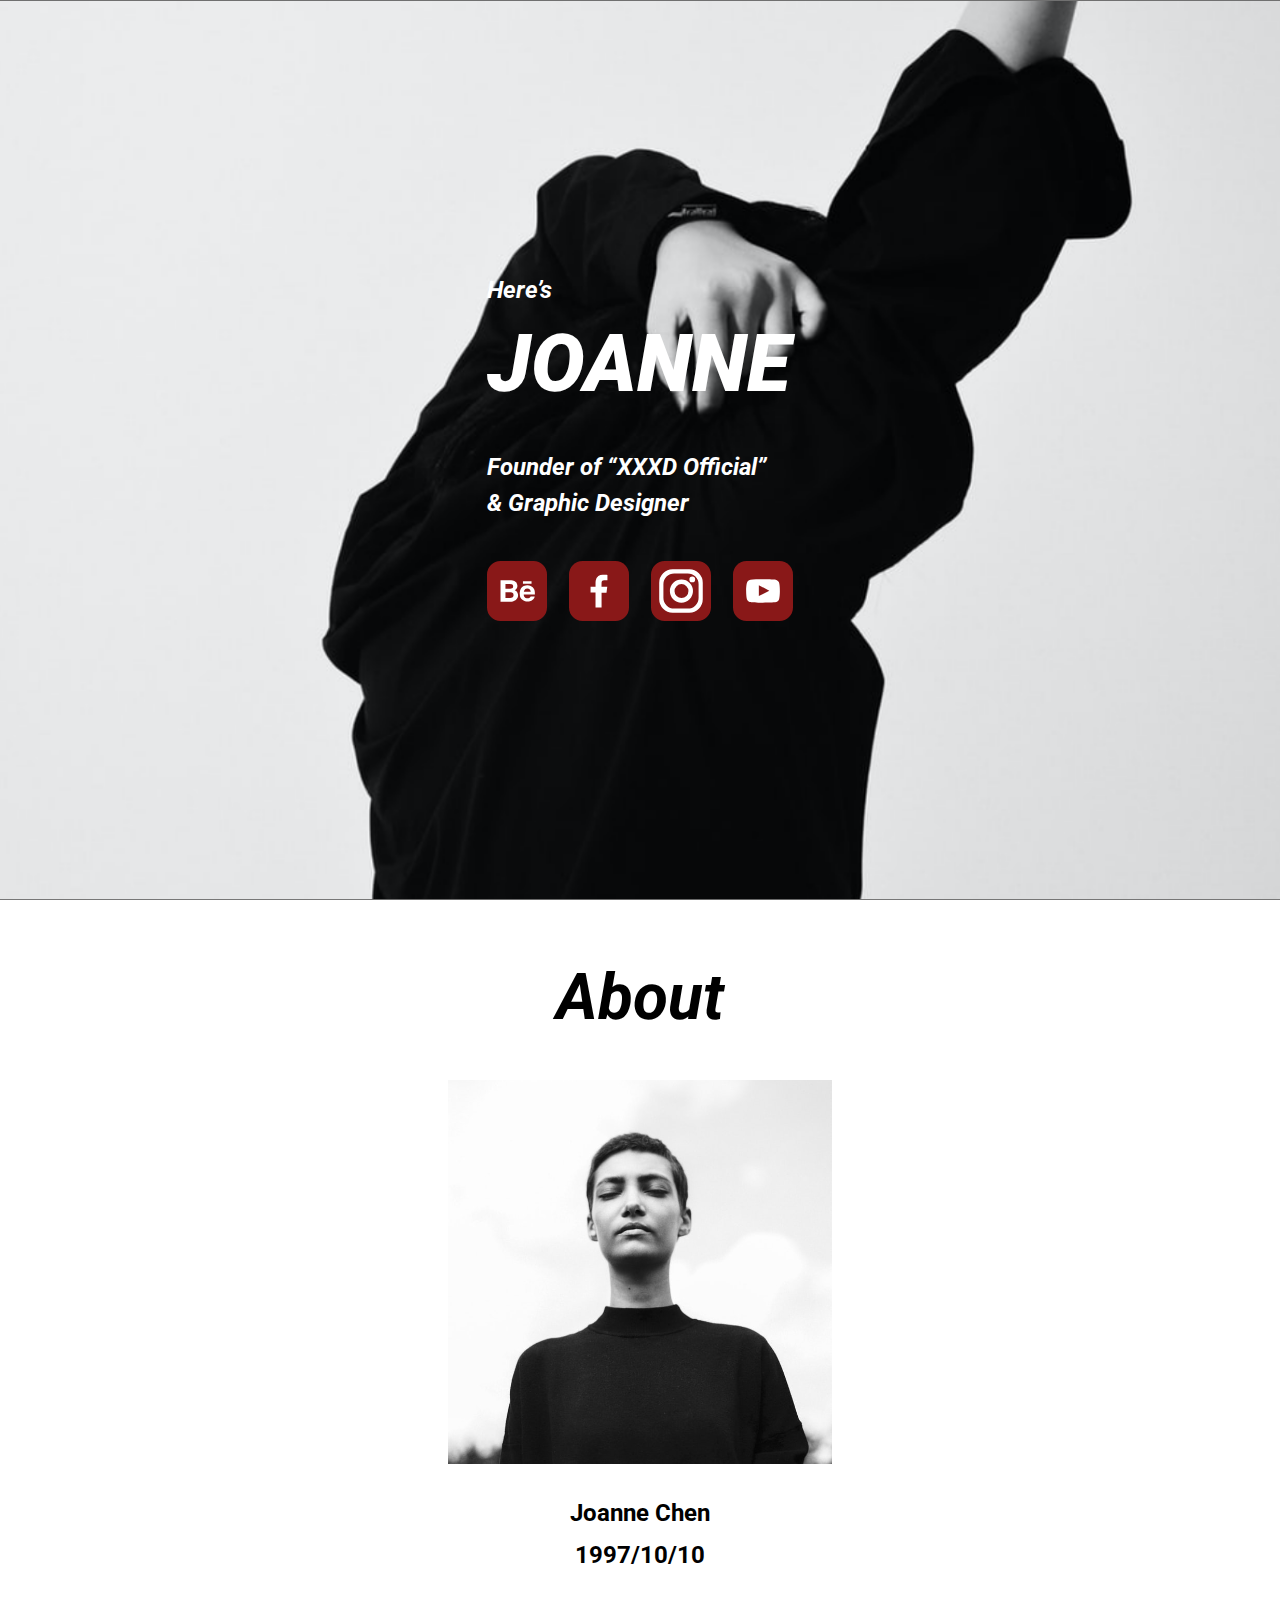
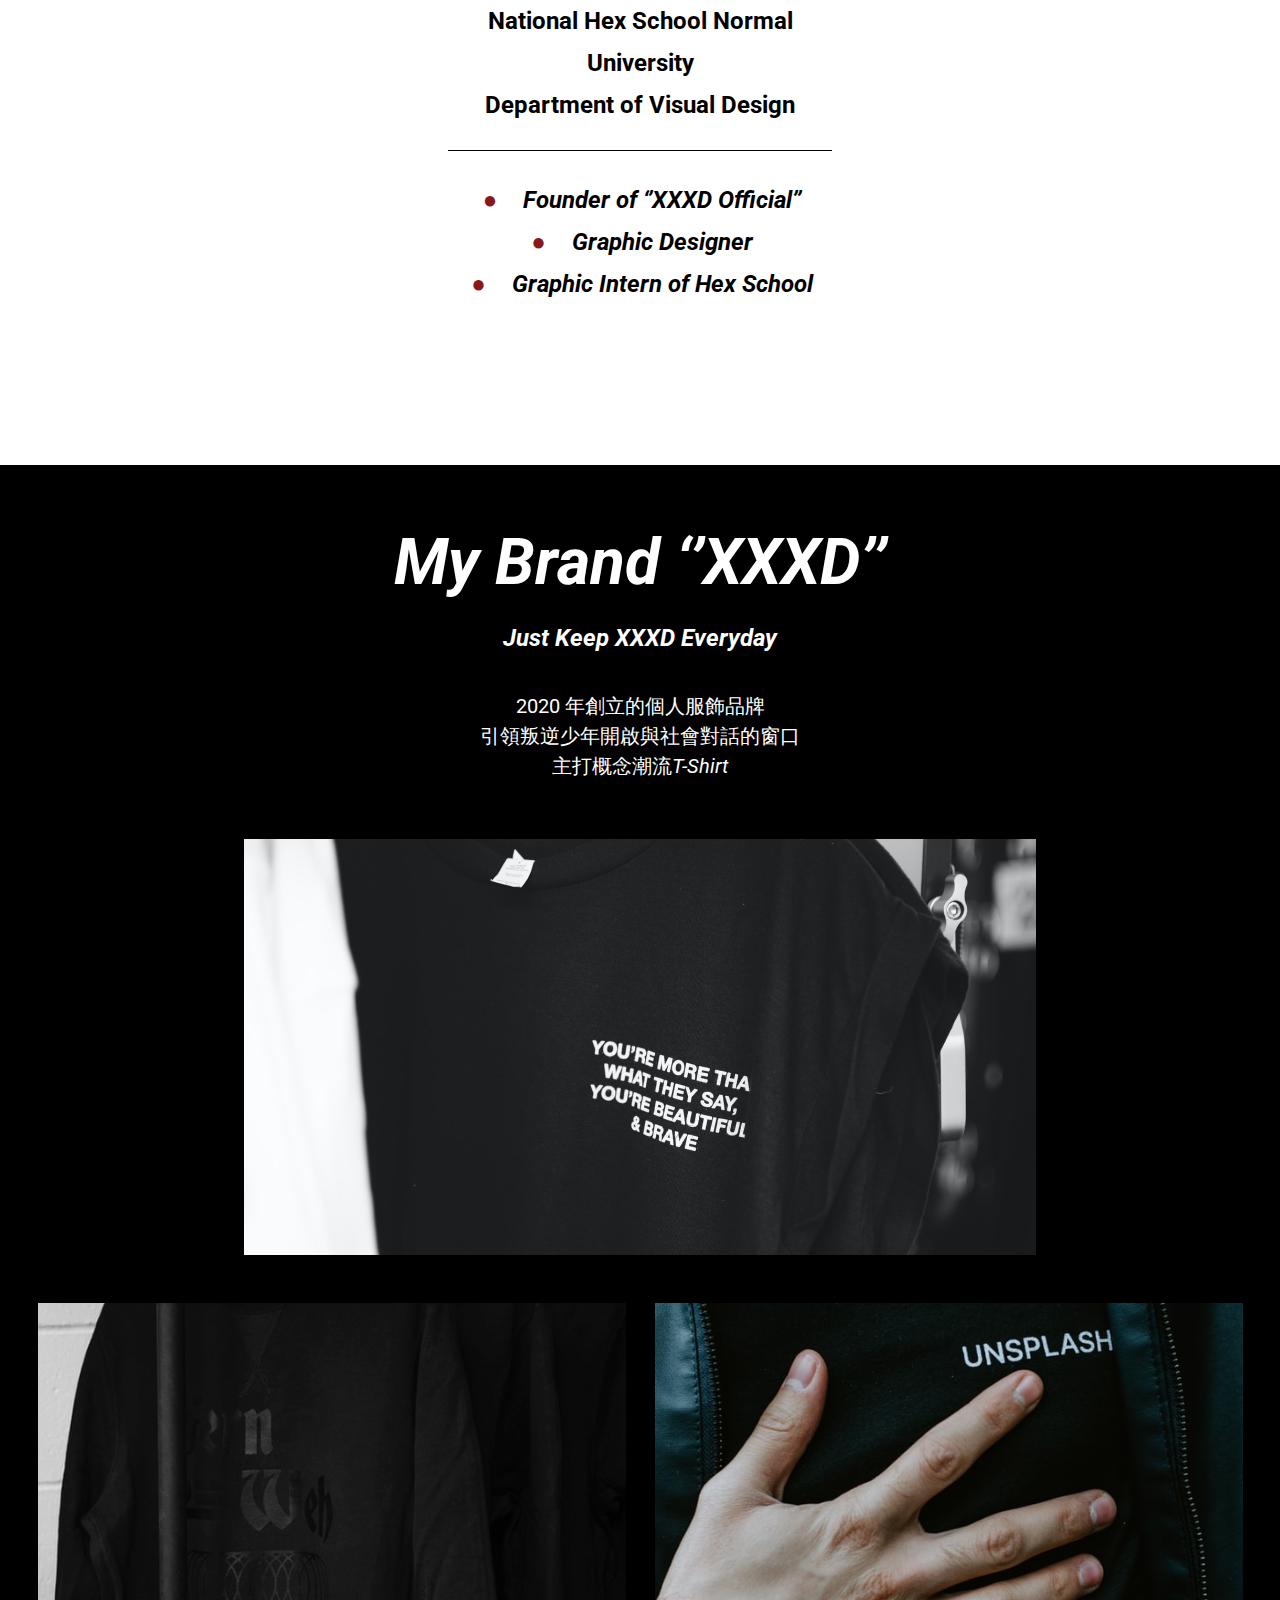
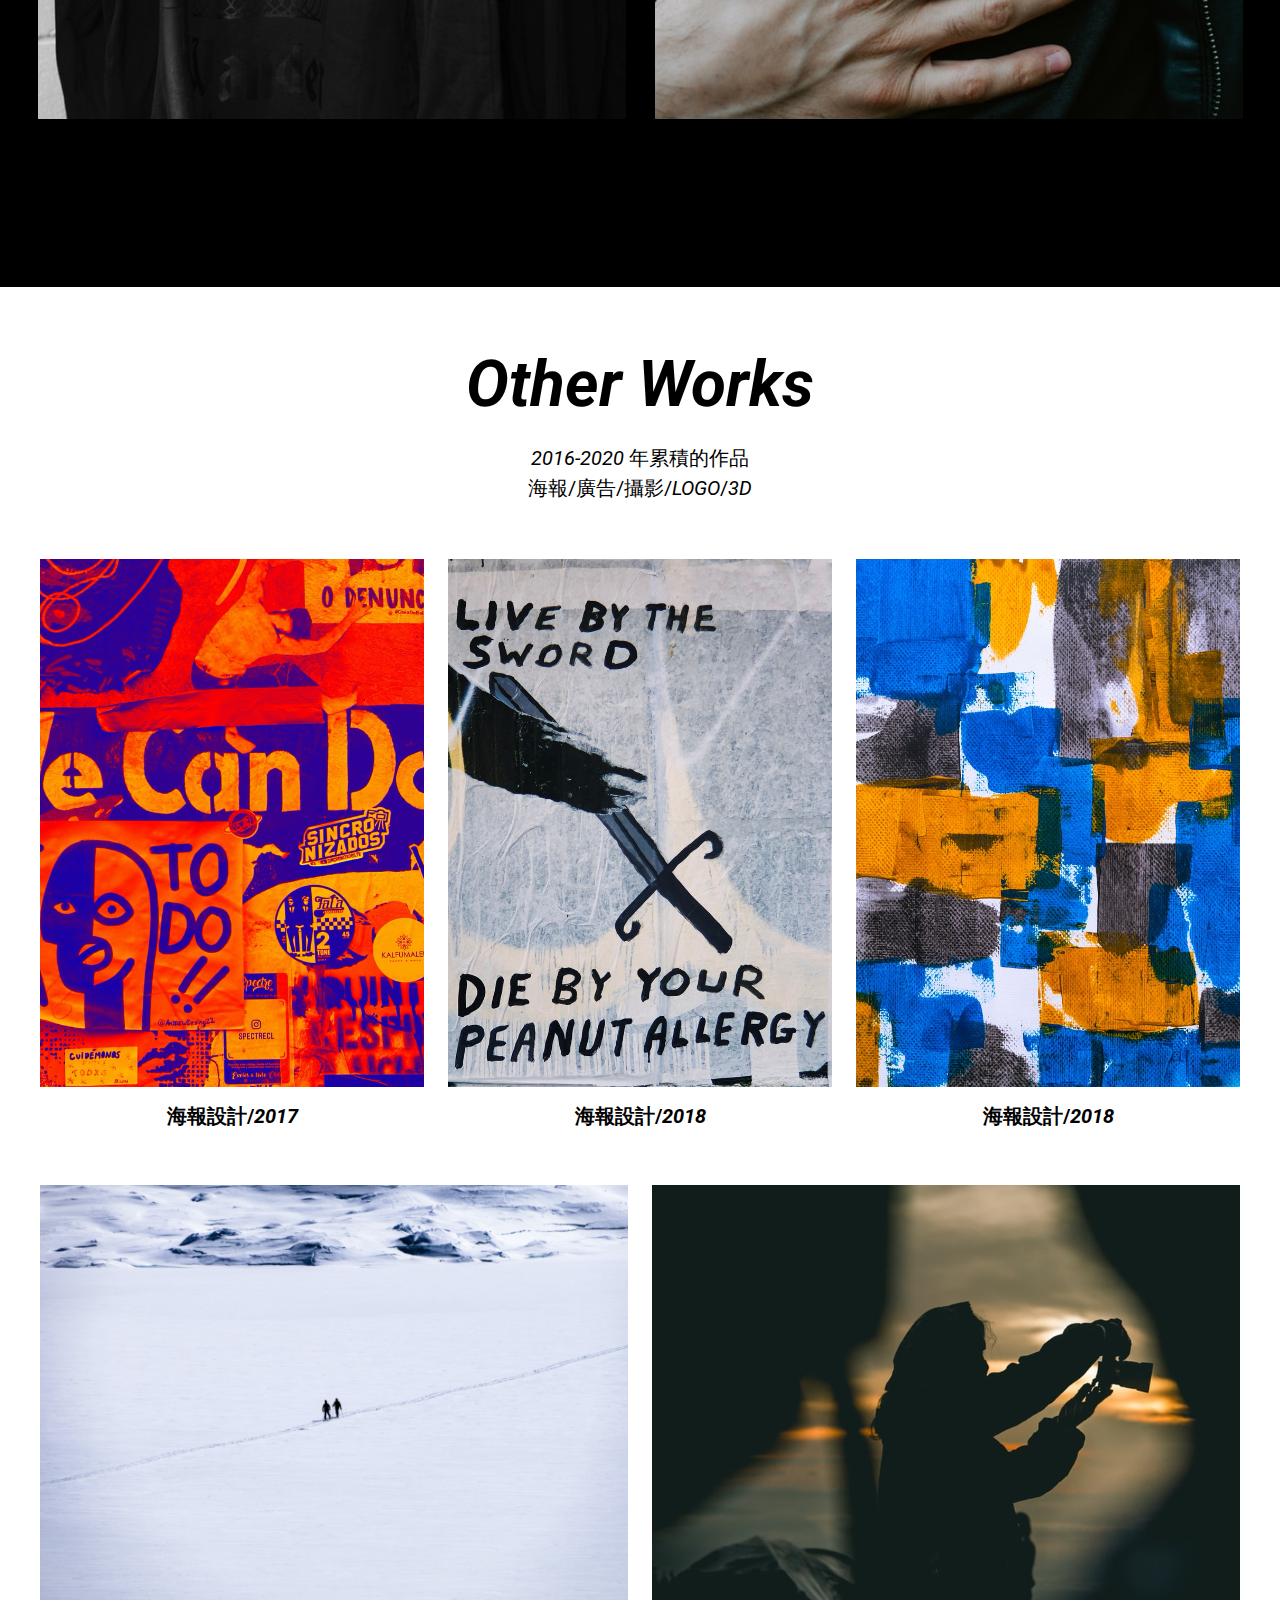
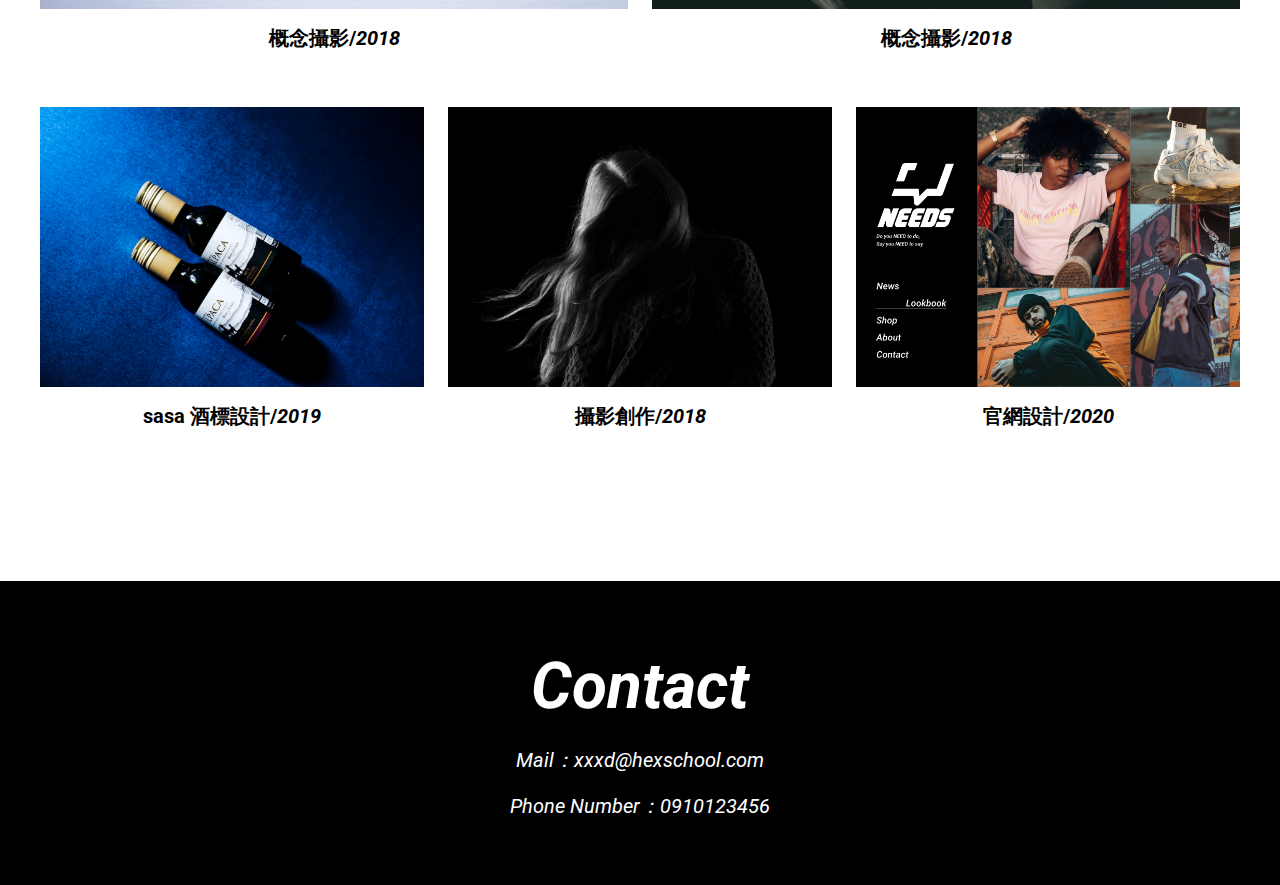
==== index.html @ 47559df4 "Update 2021-07-13T17:38:11.364Z" ====
<!DOCTYPE html>
<html lang="en">

<head>
    <meta charset="UTF-8">
    <meta http-equiv="X-UA-Compatible" content="IE=edge">
    <meta name="viewport" content="width=device-width, initial-scale=1.0">
    <title>week2</title>
    <link rel="stylesheet" href="./assets/style/all.css">
</head>

<body>
    <div class="header d-flex firstcolor f-jcc f-aic mb-14">
        <ul class="fontSizeS fontWeightB fontStyleItalic">
            <li>
                <p class="lineHeightS">Here’s</p>
            </li>
            <li class="mb-8">
                <h1 class="fontSizeL lineHeightL fontWeight900">JOANNE</h1>
            </li>
            <li>
                <p class="mb-10">Founder of “XXXD Official’’<br>& Graphic Designer</p>
            </li>
            <li>
                <img src="assets/images/behance.svg" alt="be" class="mr-4">
                <img src="assets/images/facebook.svg" alt="facebook" class="mr-4">
                <img src="assets/images/instagram.svg" alt="ig" class="mr-4">
                <img src="assets/images/youtube.svg" alt="youtube">
            </li>
        </ul>
    </div>
    <div class="about textAlignCenter mb-40">
        <h2 class="fontSizeM lineHeightM fontWeightB fontStyleItalic mb-10">About</h2>
        <img src="assets/images/photo.png" alt="Joanne_Chen_photo" class="mb-5">
        <ul class="fontWeightB fontSizeS lineHeightS">
            <li>Joanne Chen</li>
            <li>1997/10/10</li>
            <li class="about--hr">National Hex School Normal University<br>Department of Visual Design</li>
        </ul>
        <ul class="fontSizeS lineHeightS fontStyleItalic fontWeightB">
            <li class="about--iconCircle">
                <p>Founder of ‘’XXXD Official’’</p>
            </li>
            <li class="about--iconCircle">
                <p>Graphic Designer</p>
            </li>
            <li class="about--iconCircle">
                <p>Graphic Intern of Hex School</p>
            </li>
        </ul>
    </div>
    <div class="brand firstcolor textAlignCenter firstBackground pm-40 mb-14">
        <ul>
            <li>
                <h2 class="pt-14 fontSizeM lineHeightM fontStyleItalic fontWeightB mb-3">My Brand ‘’XXXD’’</h2>
            </li>
            <li>
                <p class="mb-8 fontSizeS lineHeightS fontWeightB fontStyleItalic">Just Keep XXXD Everyday</p>
            </li>
            <li>
                <p class="mb-17">2020 年創立的個人服飾品牌<br>引領叛逆少年開啟與社會對話的窗口<br>主打概念潮流<span
                        class="fontStyleItalic">T-Shirt</span></p>
            </li>
            <li><img src="assets/images/brand_img1.png" alt="brand" class="mb-10"></li>
            <li>
                <div>
                    <img src="assets/images/brand_img2.png" alt="brand" class="mr-6">
                    <img src="assets/images/brand_img3.png" alt="brand">
                </div>
            </li>
        </ul>
    </div>
    <div class="portfolio textAlignCenter mb-36">
        <h2 class="fontSizeM lineHeightM fontStyleItalic fontWeightB mb-4">Other Works</h2>
        <p class="mb-14"><span class="fontStyleItalic">2016-2020</span> 年累積的作品<br>海報/廣告/攝影/<span
                class="fontStyleItalic">LOGO</span>/<span class="fontStyleItalic">3D</span></p>
        <ul class="d-flex flexWrap f-jcsb fontWeightB">
            <li>
                <div>
                    <img src="assets/images/work_img1.png" alt="海報設計/2017">
                    <p class="lineHeightS mb-12">海報設計/<span class="fontStyleItalic">2017</span></p>
                </div>
            </li>
            <li>
                <img src="assets/images/work_img2.png" alt="海報設計/2018">
                <p class="lineHeightS mb-12">海報設計/<span class="fontStyleItalic">2018</span></p>
            </li>
            <li>
                <img src="assets/images/work_img3.png" alt="海報設計/2018">
                <p class="lineHeightS mb-12">海報設計/<span class="fontStyleItalic">2018</span></p>
            </li>
            <li>
                <img src="assets/images/work_img4.png" alt="概念攝影/2018">
                <p class="lineHeightS mb-12">概念攝影/<span class="fontStyleItalic">2018</span></p>
            </li>
            <li>
                <img src="assets/images/work_img5.png" alt="概念攝影/2018">
                <p class="lineHeightS mb-12">概念攝影/<span class="fontStyleItalic">2018</span></p>
            </li>
            <li>
                <img src="assets/images/work_img6.png" alt="sasa 酒標設計/2019">
                <p class="lineHeightS">sasa 酒標設計/<span class="fontStyleItalic">2019</span></p>
            </li>
            <li>
                <img src="assets/images/work_img7.png" alt="攝影創作/2018">
                <p class="lineHeightS">攝影創作/<span class="fontStyleItalic">2018</span></p>
            </li>
            <li>
                <img src="assets/images/work_img8.png" alt="官網設計/2020">
                <p class="lineHeightS">官網設計/<span class="fontStyleItalic">2020</span></p>
            </li>
        </ul>
    </div>
    <div class="footer textAlignCenter firstcolor firstBackground pm-16">
        <h2 class="pt-16 fontSizeM lineHeightM mb-4 fontStyleItalic fontWeightB">
            Contact
        </h2>
        <ul>
            <li class="mb-4">
                <a href="mailto:xxxd@hexschool.com" class="firstcolor fontStyleItalic">
                    Mail：xxxd@hexschool.com
                </a>
            </li>
            <li>
                <a href="tel: 0910123456" class="firstcolor fontStyleItalic">
                    Phone Number：0910123456
                </a>
            </li>
        </ul>
    </div>
</body>

</html>
---- assets/style/all.css ----
@charset "UTF-8";
/* http://meyerweb.com/eric/tools/css/reset/ 
   v2.0 | 20110126
   License: none (public domain)
*/
@import url("https://fonts.googleapis.com/css?family=Roboto");
html, body, div, span, applet, object, iframe,
h1, h2, h3, h4, h5, h6, p, blockquote, pre,
a, abbr, acronym, address, big, cite, code,
del, dfn, em, img, ins, kbd, q, s, samp,
small, strike, strong, sub, sup, tt, var,
b, u, i, center,
dl, dt, dd, ol, ul, li,
fieldset, form, label, legend,
table, caption, tbody, tfoot, thead, tr, th, td,
article, aside, canvas, details, embed,
figure, figcaption, footer, header, hgroup,
menu, nav, output, ruby, section, summary,
time, mark, audio, video {
  margin: 0;
  padding: 0;
  border: 0;
  font-size: 100%;
  font: inherit;
  vertical-align: baseline; }

/* HTML5 display-role reset for older browsers */
article, aside, details, figcaption, figure,
footer, header, hgroup, menu, nav, section {
  display: block; }

body {
  line-height: 1; }

ol, ul {
  list-style: none; }

blockquote, q {
  quotes: none; }

blockquote:before, blockquote:after,
q:before, q:after {
  content: '';
  content: none; }

table {
  border-collapse: collapse;
  border-spacing: 0; }

*, *::before, *::after {
  -webkit-box-sizing: border-box;
          box-sizing: border-box; }

.header {
  height: calc(100vh);
  background: url("../images/banner.png") no-repeat center center/cover; }

.about--hr {
  width: 384px;
  margin: 24px auto 28px auto;
  border-bottom: 1px solid #000;
  padding-bottom: 24px; }

.about--iconCircle::before {
  content: '●';
  width: 22px;
  color: #891818;
  margin-right: 16px;
  display: inline-block;
  font-style: normal; }

.about--iconCircle p {
  display: inline-block; }

.portfolio {
  width: 1200px;
  margin-left: auto;
  margin-right: auto; }

.footer a {
  text-decoration: none; }
  .footer a:hover {
    color: yellow; }

body {
  font-family: "Roboto", "sans-serif";
  line-height: 1.5;
  font-size: 20px; }

.mt-14 {
  margin-top: 56px; }

.mb-0 {
  margin-bottom: 0; }

.mb-1 {
  margin-bottom: 4px; }

.mb-3 {
  margin-bottom: 12px; }

.mb-4 {
  margin-bottom: 16px; }

.mb-5 {
  margin-bottom: 20px; }

.mb-8 {
  margin-bottom: 32px; }

.mb-10 {
  margin-bottom: 40px; }

.mb-12 {
  margin-bottom: 48px; }

.mb-14 {
  margin-bottom: 56px; }

.mb-17 {
  margin-bottom: 58px; }

.mb-36 {
  margin-bottom: 144px; }

.mb-40 {
  margin-bottom: 160px; }

.mr-4 {
  margin-right: 16px; }

.mr-6 {
  margin-right: 24px; }

.pt-14 {
  padding-top: 56px; }

.pt-16 {
  padding-top: 64px; }

.pm-16 {
  padding-bottom: 64px; }

.pm-40 {
  padding-bottom: 160px; }

.fontSizeL {
  font-size: 80px; }

.fontSizeM {
  font-size: 64px; }

.fontSizeS {
  font-size: 24px; }

.fontStyleItalic {
  font-style: italic; }

.lineHeightL {
  line-height: 106px; }

.lineHeightM {
  line-height: 84px; }

.lineHeightS {
  line-height: 42px; }

.fontWeightB {
  font-weight: bold; }

.fontWeight900 {
  font-weight: 900; }

.d-flex {
  display: -webkit-box;
  display: -ms-flexbox;
  display: flex; }

.flexWrap {
  -ms-flex-wrap: wrap;
      flex-wrap: wrap; }

.f-jcsb {
  -webkit-box-pack: justify;
      -ms-flex-pack: justify;
          justify-content: space-between; }

.f-jcc {
  -webkit-box-pack: center;
      -ms-flex-pack: center;
          justify-content: center; }

.f-aic {
  -webkit-box-align: center;
      -ms-flex-align: center;
          align-items: center; }

.firstcolor {
  color: white; }

.firstBackground {
  background: black; }

.textAlignCenter {
  text-align: center; }

/*# sourceMappingURL=all.css.map */
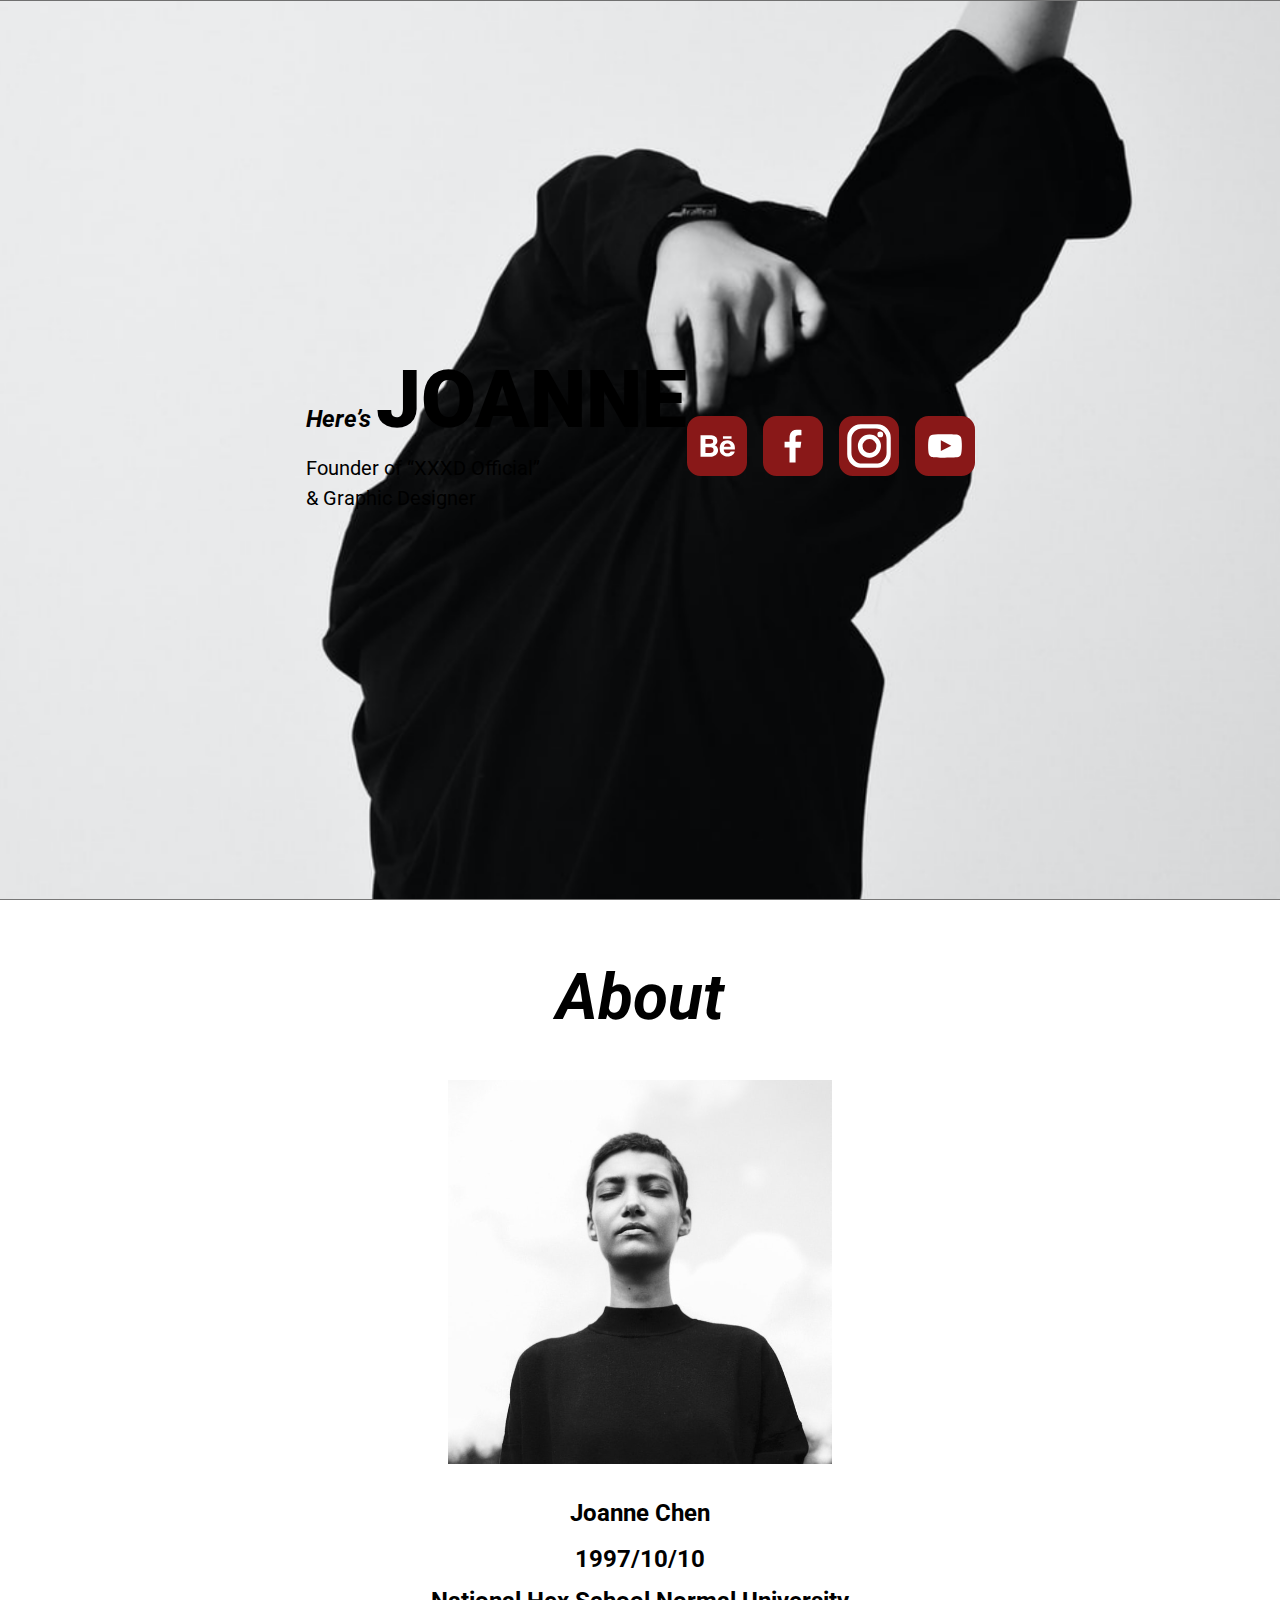
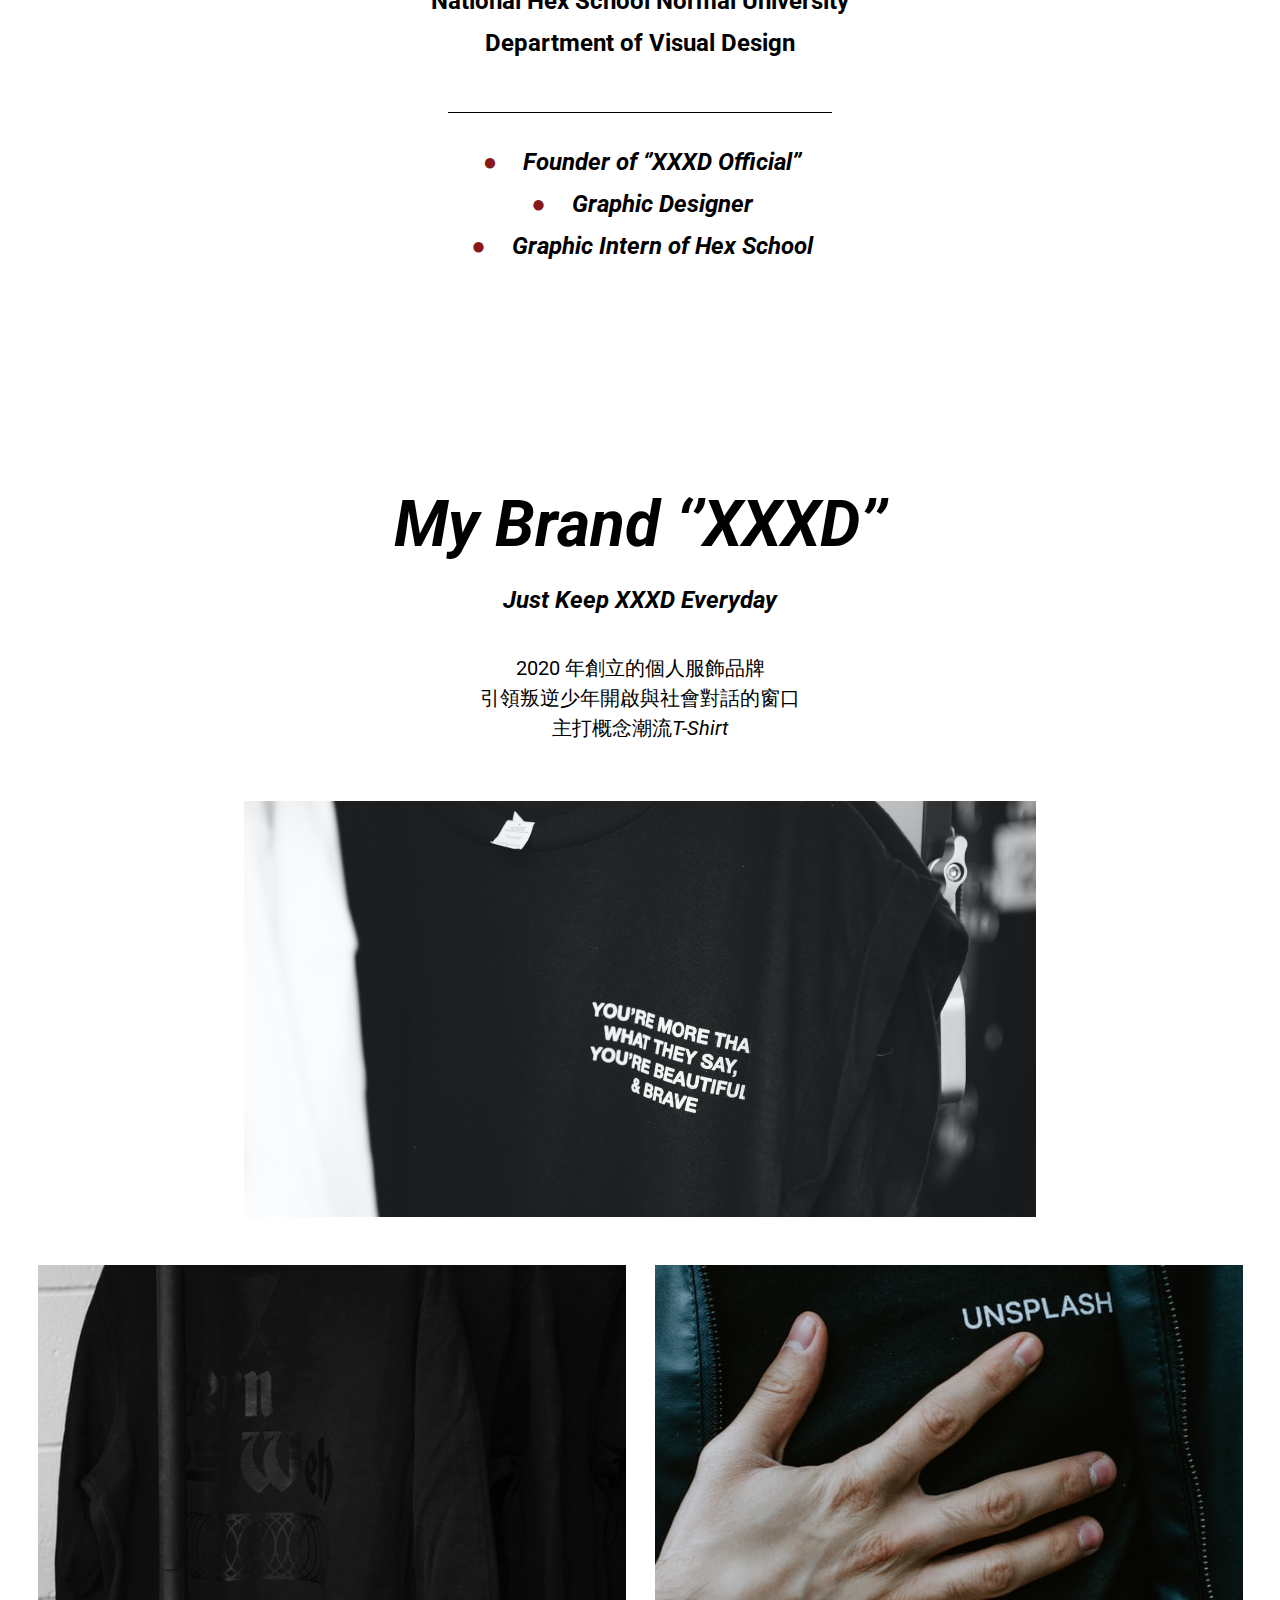
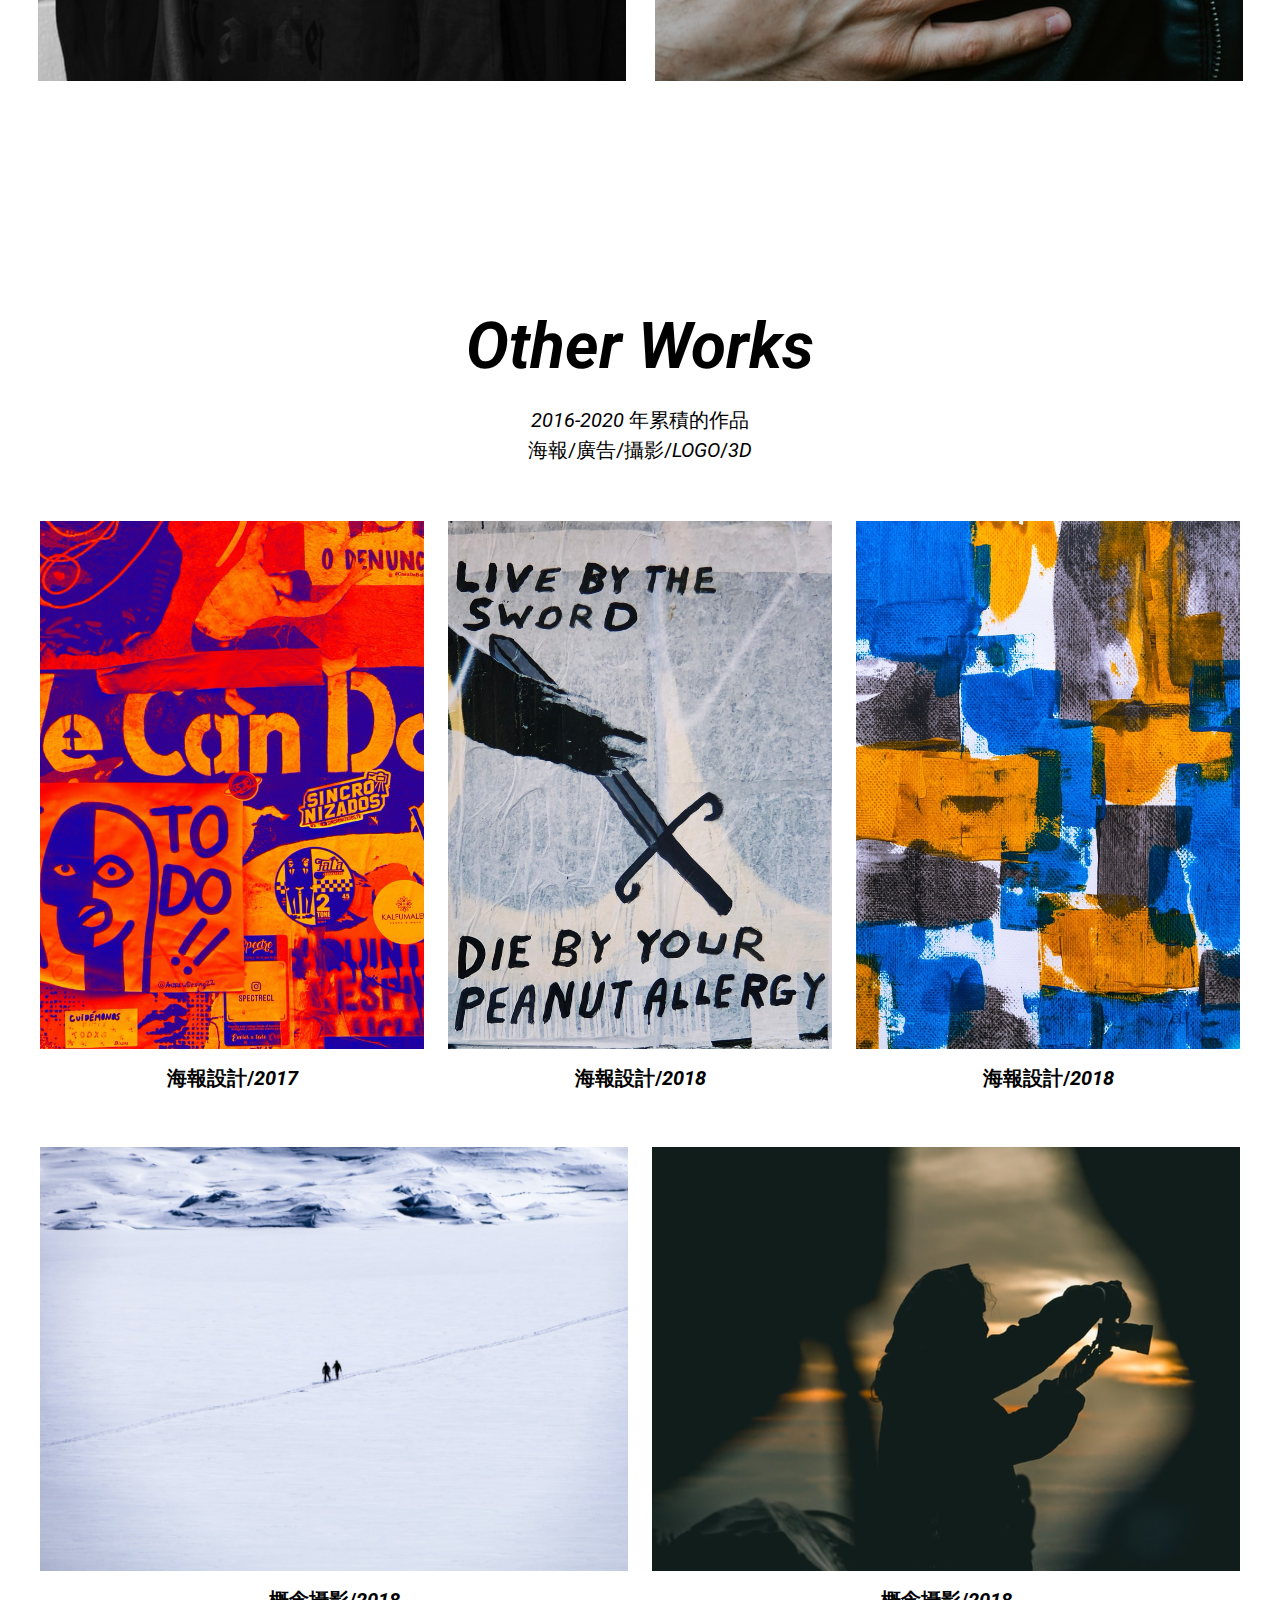
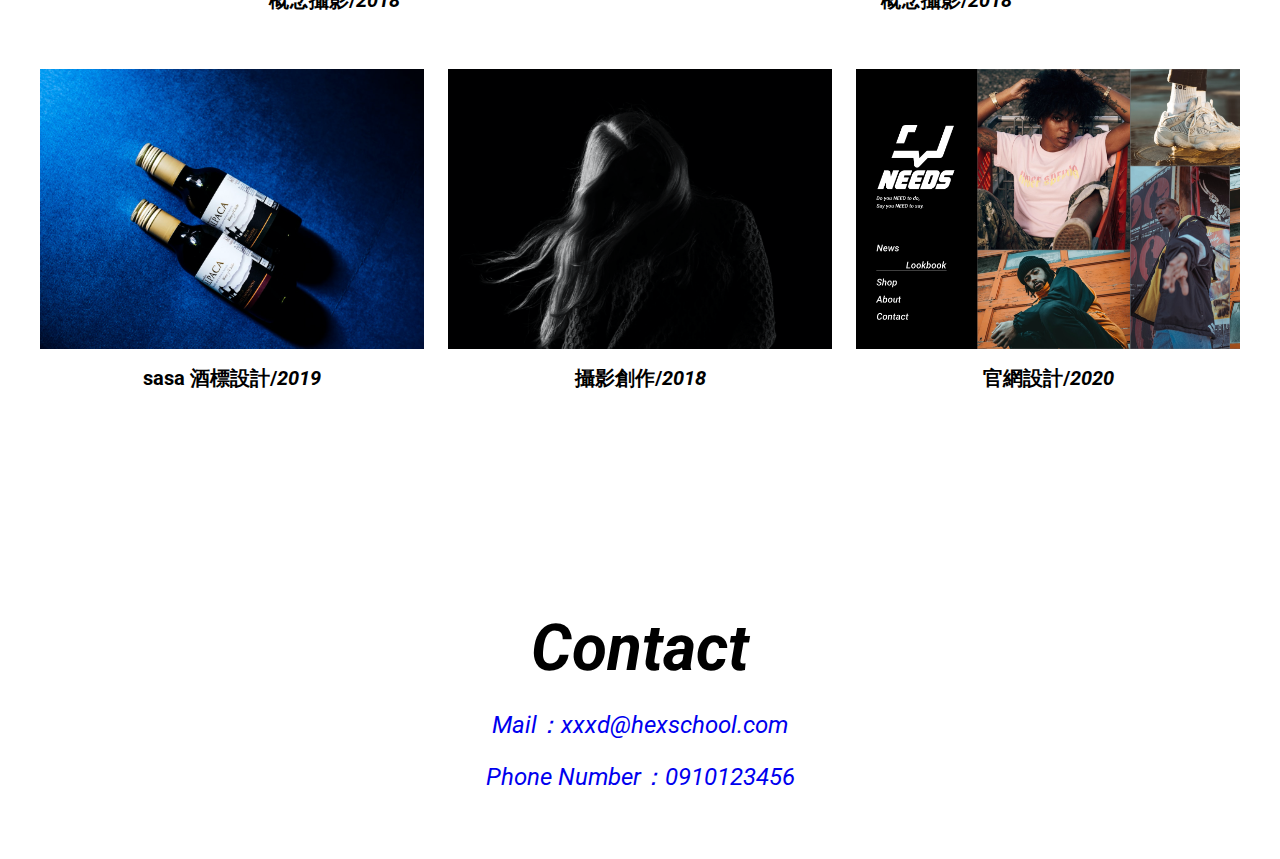
==== commit 182d0034: "Update 2021-07-25T12:29:10.549Z" ====
--- a/index.html
+++ b/index.html
@@ -10,32 +10,29 @@
 </head>
 
 <body>
-    <div class="header d-flex firstcolor f-jcc f-aic mb-14">
-        <ul class="fontSizeS fontWeightB fontStyleItalic">
-            <li>
-                <p class="lineHeightS">Here’s</p>
-            </li>
-            <li class="mb-8">
-                <h1 class="fontSizeL lineHeightL fontWeight900">JOANNE</h1>
-            </li>
-            <li>
-                <p class="mb-10">Founder of “XXXD Official’’<br>& Graphic Designer</p>
-            </li>
-            <li>
-                <img src="assets/images/behance.svg" alt="be" class="mr-4">
-                <img src="assets/images/facebook.svg" alt="facebook" class="mr-4">
-                <img src="assets/images/instagram.svg" alt="ig" class="mr-4">
-                <img src="assets/images/youtube.svg" alt="youtube">
-            </li>
+    <div class="d-flex f-jcc f-aic header color-primary mb-14 f-dc">
+        <div>
+            <h1>
+                <span class="fontSizeS fontWeightB fontStyleItalic d-block">Here’s</span>
+                <span class="fontSizeL lineHeightL fontWeight900">JOANNE</span>
+            </h1>
+            <p class="mb-10">Founder of “XXXD Official’’<br>& Graphic Designer</p>
+        </div>
+        <ul class="d-flex f-jcc f-aic">
+            <li><img src="assets/images/behance.svg" alt="be" class="mr-4"></li>
+            <li><img src="assets/images/facebook.svg" alt="facebook" class="mr-4"></li>
+            <li><img src="assets/images/instagram.svg" alt="ig" class="mr-4"></li>
+            <li><img src="assets/images/youtube.svg" alt="youtube"></li>
         </ul>
     </div>
     <div class="about textAlignCenter mb-40">
         <h2 class="fontSizeM lineHeightM fontWeightB fontStyleItalic mb-10">About</h2>
         <img src="assets/images/photo.png" alt="Joanne_Chen_photo" class="mb-5">
         <ul class="fontWeightB fontSizeS lineHeightS">
-            <li>Joanne Chen</li>
-            <li>1997/10/10</li>
-            <li class="about--hr">National Hex School Normal University<br>Department of Visual Design</li>
+            <li class="mb-1">Joanne Chen</li>
+            <li class="mb-2">1997/10/10</li>
+            <li>National Hex School Normal University<br>Department of Visual Design</li>
+            <div class="about--hr"></div>
         </ul>
         <ul class="fontSizeS lineHeightS fontStyleItalic fontWeightB">
             <li class="about--iconCircle">
@@ -49,18 +46,11 @@
             </li>
         </ul>
     </div>
-    <div class="brand firstcolor textAlignCenter firstBackground pm-40 mb-14">
+    <div class="brand color-primary textAlignCenter color-bg pm-40 mb-14">
+        <h2 class="pt-14 fontSizeM lineHeightM fontStyleItalic fontWeightB mb-3">My Brand ‘’XXXD’’</h2>
+        <p class="mb-8 fontSizeS lineHeightS fontWeightB fontStyleItalic">Just Keep XXXD Everyday</p>
+        <p class="mb-17">2020 年創立的個人服飾品牌<br>引領叛逆少年開啟與社會對話的窗口<br>主打概念潮流<span class="fontStyleItalic">T-Shirt</span></p>
         <ul>
-            <li>
-                <h2 class="pt-14 fontSizeM lineHeightM fontStyleItalic fontWeightB mb-3">My Brand ‘’XXXD’’</h2>
-            </li>
-            <li>
-                <p class="mb-8 fontSizeS lineHeightS fontWeightB fontStyleItalic">Just Keep XXXD Everyday</p>
-            </li>
-            <li>
-                <p class="mb-17">2020 年創立的個人服飾品牌<br>引領叛逆少年開啟與社會對話的窗口<br>主打概念潮流<span
-                        class="fontStyleItalic">T-Shirt</span></p>
-            </li>
             <li><img src="assets/images/brand_img1.png" alt="brand" class="mb-10"></li>
             <li>
                 <div>
@@ -111,18 +101,18 @@
             </li>
         </ul>
     </div>
-    <div class="footer textAlignCenter firstcolor firstBackground pm-16">
-        <h2 class="pt-16 fontSizeM lineHeightM mb-4 fontStyleItalic fontWeightB">
+    <div class="footer textAlignCenter color-primary color-bg pm-16 fontStyleItalic fontSizeS">
+        <h2 class="pt-16 fontSizeM lineHeightM mb-4 fontWeightB">
             Contact
         </h2>
         <ul>
             <li class="mb-4">
-                <a href="mailto:xxxd@hexschool.com" class="firstcolor fontStyleItalic">
+                <a href="mailto:xxxd@hexschool.com" class="color-primary">
                     Mail：xxxd@hexschool.com
                 </a>
             </li>
             <li>
-                <a href="tel: 0910123456" class="firstcolor fontStyleItalic">
+                <a href="tel: 0910123456" class="color-primary">
                     Phone Number：0910123456
                 </a>
             </li>
